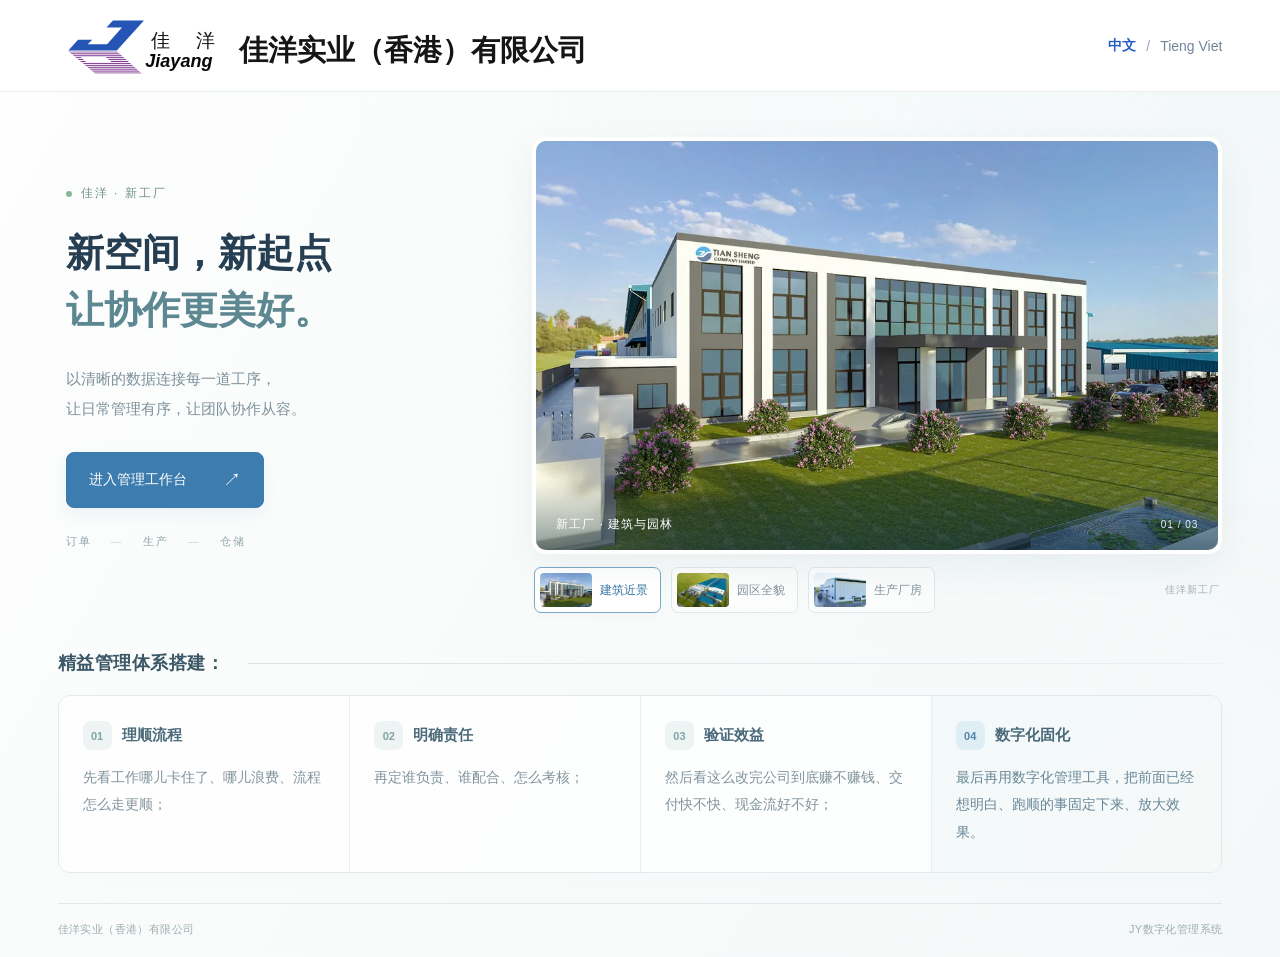
==== jy/index.html @ 5628b17c "Publish JY management homepage with direct access and local account login" ====
<!doctype html><html lang="zh-CN"><head><meta charset="utf-8"><meta name="viewport" content="width=device-width,initial-scale=1"><title>JY数字化管理系统</title><meta name="referrer" content="same-origin"><link rel="stylesheet" href="style.css"><script src="xlsx.js"></script></head><body><div id="app"></div><dialog id="modal"></dialog><div id="toast"></div><input type="file" id="file" accept=".xlsx,.xls,.csv" hidden><script src="i18n.js"></script><script src="sales-template.js"></script><script src="app.js"></script></body></html>
---- jy/style.css ----
*{box-sizing:border-box}body{margin:0;font:14px 'Microsoft YaHei','PingFang SC',sans-serif;color:#26364b;background:#f3f6fa}button,input,select{font:inherit}button{cursor:pointer;border:1px solid #dbe2ec;border-radius:6px;background:white;color:#42516a;padding:9px 14px}button:hover{background:#edf4ff;color:#2563eb}button.primary{background:#2864dc;color:white;border-color:#2864dc}button.danger{color:#dc5660}button:disabled{opacity:.5}input,select{border:1px solid #dce3ee;border-radius:5px;padding:8px;background:#fff;min-width:0;color:#536078}input:focus,select:focus{outline:1px solid #3778ea}header{height:74px;background:#fff;display:flex;align-items:center;justify-content:space-between;padding:0 5%;border-bottom:1px solid #e5eaf0}.brand{display:flex;align-items:center;gap:12px;font-size:18px;font-weight:650}.logo{display:grid;place-items:center;background:#2864dc;color:white;width:38px;height:38px;border-radius:9px;font:italic bold 21px Arial}.muted{color:#8b98ac;font-size:12px}.hero{max-width:1200px;margin:80px auto;padding:0 35px;display:grid;grid-template-columns:1.1fr 1fr;gap:65px;align-items:center}.eyebrow{color:#2964dc;letter-spacing:3px;font-size:12px;font-weight:600}h1{font-size:46px;line-height:1.4;letter-spacing:1px;margin:20px 0}p{line-height:2;color:#7c8ba1}.hero-art{height:350px;border-radius:18px;background:linear-gradient(140deg,#e5eeff,#fdfefe);padding:35px;position:relative;box-shadow:0 20px 70px #d8e3f0}.mock{background:white;border:1px solid #e0e8f5;border-radius:10px;padding:24px;transform:rotate(-3deg);box-shadow:0 16px 30px #cbd9ed}.bars{height:125px;display:flex;align-items:end;gap:18px;padding:20px 10px 0;border-bottom:1px solid #e7edf5}.bars i{flex:1;background:#3475e5;border-radius:5px 5px 0 0}.hero-stat{display:flex;gap:50px;margin-top:35px}.hero-stat b{display:block;font-size:27px;color:#294c81}.intro{max-width:1130px;margin:auto;padding:30px;background:white;border:1px solid #e2e8f1;border-radius:12px}.features{display:grid;grid-template-columns:repeat(3,1fr);gap:25px}.feature{padding:24px;background:#f8faff;border-radius:8px}.feature span{font-size:24px;color:#2864dc}footer{text-align:center;padding:30px;color:#96a1b0;font-size:12px}.layout{display:flex;min-height:100vh}aside{width:222px;background:#fff;border-right:1px solid #e4e9f1;flex-shrink:0;padding:24px 14px;display:flex;flex-direction:column;position:fixed;height:100vh}aside .brand{padding:0 7px;font-size:16px}aside .muted{padding:8px 57px;white-space:nowrap;font-size:10px}.navlabel{font-size:11px;color:#a2adbb;margin:35px 14px 12px;letter-spacing:2px}nav button{display:flex;align-items:center;gap:12px;border:0;width:100%;text-align:left;margin:6px 0;padding:13px 15px;background:transparent;font-size:13px}nav button.active{background:#eaf1ff;color:#2864dc;font-weight:600}nav button span{font-size:17px;width:19px}.sidebottom{margin-top:auto;padding:17px 10px;border-top:1px solid #eef1f6}.main{margin-left:222px;width:calc(100% - 222px)}.topbar{height:69px;padding:0 30px;display:flex;align-items:center;justify-content:space-between;background:#fff;border-bottom:1px solid #e4e9f1}.avatar{background:#e9f0fe;color:#2864dc;padding:9px;border-radius:50%;margin-left:20px}.content{padding:26px 30px}.heading{display:flex;justify-content:space-between;align-items:center;margin-bottom:24px}.heading h2{font-size:23px;margin:0 0 8px;font-weight:600}.heading p{margin:0;font-size:12px}.pill{font-size:11px;border:1px solid #dbe6fb;color:#5380c8;border-radius:15px;padding:6px 12px;background:#edf4ff}.cards{display:grid;grid-template-columns:repeat(4,1fr);gap:18px;margin-bottom:24px}.card{background:#fff;border:1px solid #e4e9f1;border-radius:8px;padding:21px}.card b{font-size:28px;display:block;margin-top:13px;font-weight:600;color:#283b57}.card small{font-size:11px;color:#8797ab}.card em{float:right;font-style:normal;color:#3b80e8;background:#edf4ff;padding:8px;border-radius:7px}.panel{background:white;border:1px solid #e1e7f0;border-radius:9px;margin-bottom:20px;overflow:hidden}.paneltitle{padding:18px 21px;border-bottom:1px solid #edf0f5;display:flex;justify-content:space-between;align-items:center;font-weight:600;font-size:14px}.filters{padding:20px;display:grid;grid-template-columns:repeat(4,1fr) auto;gap:14px;align-items:end}.filter label{display:block;color:#728198;font-size:12px;margin-bottom:9px}.filter .pair{display:flex}.filter select{width:44%;border-radius:5px 0 0 5px;background:#f9fbfe;font-size:12px}.filter input{width:56%;border-radius:0 5px 5px 0;font-size:12px}.actions{padding:15px 20px;display:flex;gap:9px;align-items:center;flex-wrap:wrap}.actions button{font-size:12px;padding:8px 11px}.spacer{flex:1}.tablewrap{overflow:auto;min-height:345px}table{border-collapse:collapse;table-layout:fixed;font-size:9pt;width:max-content;min-width:100%}th,td{padding:0;border:1px solid #e4e9f0;height:39px;overflow:hidden;text-overflow:ellipsis;white-space:nowrap}th{position:relative;background:#f6f8fc;text-align:center;color:#607087;font-weight:500;height:42px;user-select:none}td{color:#536079}td:first-child{white-space:normal;overflow-wrap:anywhere}td:focus{outline:1px solid #3478e7;outline-offset:-1px}tr:nth-child(even) td{background:#fcfdff}tr:hover td{background:#f4f8ff}.check{width:42px;text-align:center}.check input{accent-color:#2864dc}.resizer{position:absolute;right:0;top:0;width:5px;height:100%;cursor:col-resize}.funnel{position:absolute;right:7px;bottom:2px;cursor:pointer;font-size:9px;color:#9aa8bc}.badge{color:#2a9a7a;background:#e9f8f1;border-radius:4px;font-size:11px}.tablefoot{display:flex;justify-content:space-between;align-items:center;padding:15px 20px;color:#91a0b4;font-size:12px}.pagebtn{padding:4px 10px;margin:0 3px}.note{font-size:11px;color:#95a2b4;margin-top:13px}.chartgrid{display:grid;grid-template-columns:1.7fr 1fr;gap:20px}.chart{padding:25px;min-height:250px}.chart svg{width:100%;height:230px}.legend{display:flex;gap:22px;font-size:12px;color:#8190a3;margin-bottom:15px}dialog{border:0;border-radius:12px;padding:26px;width:440px;color:#33445d;box-shadow:0 20px 100px #20365440}dialog::backdrop{background:#172b4e66;backdrop-filter:blur(3px)}dialog h3{margin:0 0 22px}dialog label{display:block;margin:14px 0 6px;font-size:13px}dialog input:not([type=checkbox]){width:100%}.dialogfoot{display:flex;justify-content:flex-end;gap:10px;margin-top:25px}.colrow{display:flex;align-items:center;gap:8px;padding:7px;border-bottom:1px solid #eef1f6}.colrow span{flex:1}.colrow button{padding:3px 8px}#toast{position:fixed;bottom:30px;left:50%;transform:translateX(-50%);background:#233e64;color:white;padding:13px 25px;border-radius:8px;display:none;z-index:99}.error{color:#d75959;font-size:12px}@media(max-width:1050px){aside{width:190px}.main{margin-left:190px;width:calc(100% - 190px)}.content{padding:20px}.filters{grid-template-columns:repeat(2,1fr)}.cards{gap:10px}.hero{gap:20px}.hero h1{font-size:34px}}@media(max-width:700px){aside{width:65px;padding:20px 5px}aside .brand div:last-child,aside .muted,.navlabel,nav button .navtext,.sidebottom{display:none}nav button{padding:13px;overflow:hidden}.main{margin-left:65px;width:calc(100% - 65px)}.cards{grid-template-columns:1fr 1fr}.chartgrid,.hero,.features{grid-template-columns:1fr}.hero{margin:35px auto}.hero-art{height:300px}.topbar{padding:0 15px}.filters{grid-template-columns:1fr}.heading{gap:8px}.heading h2{font-size:19px}}@media print{aside,.topbar,.filters,.actions,.heading,.cards,.note,.tablefoot{display:none!important}.main{margin:0;width:100%}.content{padding:0}.tablewrap{overflow:visible}table{width:100%}th,td{height:28px}.panel{border:0}body{background:white}}
.celltext{overflow:hidden;text-overflow:ellipsis;white-space:nowrap}td:nth-child(2) .celltext{white-space:normal;overflow-wrap:anywhere;display:-webkit-box;-webkit-line-clamp:2;-webkit-box-orient:vertical;line-height:19px;max-height:38px}

/* Full-width business workspace */
.main.workspace{margin-left:0;width:100%;min-height:100vh}
.workspace .topbar{height:58px;padding:0 14px;gap:14px}
.workspace .brand{font-size:15px;white-space:nowrap}
.workspace .logo{height:30px;width:30px;font-size:18px;border-radius:6px}
.workspace-controls{display:flex;align-items:center;gap:12px;min-width:0}
.workspace-controls select{width:220px;font-size:13px;padding:7px 10px}
.workspace-controls button{font-size:12px;padding:7px 10px;white-space:nowrap}
.workspace .content{padding:12px 14px}
.workspace .panel{margin-bottom:12px;border-radius:5px}
.workspace .paneltitle{padding:10px 12px}
.workspace .filters{padding:12px;gap:12px}
.workspace .filter label{margin-bottom:6px}
.workspace .actions{padding:10px 12px}
.workspace .tablewrap{min-height:calc(100vh - 315px)}
.workspace .tablefoot{padding:10px 12px}
.workspace .note{margin-top:7px}
@media(max-width:700px){.workspace .topbar{height:auto;min-height:58px;padding:10px;flex-wrap:wrap}.workspace .brand{font-size:14px}.workspace-controls{width:100%;gap:8px}.workspace-controls select{flex:1;width:auto}.workspace-controls>.muted{display:none}.workspace .content{padding:8px}.workspace .filters{grid-template-columns:repeat(2,minmax(0,1fr));gap:8px}.workspace .filters>.primary{grid-column:1/-1}.workspace .filter .pair{flex-wrap:wrap}.workspace .filter select,.workspace .filter input{width:100%;border-radius:4px}.workspace .tablewrap{min-height:45vh}}
@media print{.workspace .topbar{display:none}.main.workspace{margin:0;width:100%}.workspace .content{padding:0}.workspace .tablewrap{min-height:0}}

.table-tabs{display:flex;flex-wrap:wrap;align-items:stretch;gap:0;border-bottom:1px solid #dde5ef;background:#f8faff;padding:0 10px}
.table-tabs button{border:0;border-bottom:2px solid transparent;border-radius:0;background:transparent;padding:13px 16px;white-space:nowrap;font-size:13px;color:#687990}
.table-tabs button:hover{background:#eef4ff;color:#2864dc}
.table-tabs button.active{color:#2864dc;border-bottom-color:#2864dc;background:#fff;font-weight:600}
.workspace .content>.table-tabs{margin-bottom:16px;border:1px solid #dde5ef;border-radius:5px}
@media(max-width:700px){.table-tabs{padding:0 4px}.table-tabs button{padding:10px;font-size:12px}}
@media print{.table-tabs{display:none!important}}
/* Refined business workspace: slate, porcelain and cobalt. */
:root{--ink:#25364e;--blue:#2d63df;--line:#e1e7f0;--soft:#f5f7fb}
body{background:#f1f4f9;color:var(--ink);-webkit-font-smoothing:antialiased}
.workspace{background:radial-gradient(ellipse at 95% 0,#e4edff77,transparent 45%),#f1f4f9}
.workspace .topbar{height:66px;padding:0 24px;background:linear-gradient(110deg,#182c4c,#203e66);border:0;box-shadow:0 3px 12px #142b4c15;color:#fff}
.workspace .brand{font-size:17px;font-weight:600;letter-spacing:.5px;gap:12px}
.workspace .logo{width:35px;height:35px;border:1px solid #ffffff35;border-radius:10px;background:linear-gradient(145deg,#5c96ff,#3270ed);box-shadow:0 3px 9px #0a234a35;font-size:20px}
.workspace-controls{gap:10px}
.workspace-controls>button{background:#ffffff09;border:1px solid #ffffff27;color:#dce8fa;border-radius:6px;padding:8px 12px;font-size:12px;transition:background .15s,border-color .15s}
.workspace-controls>button:hover{background:#ffffff18;border-color:#ffffff60;color:#fff}
.user-chip{display:flex;align-items:center;gap:8px;font-size:12px;margin-left:8px;padding-left:17px;border-left:1px solid #ffffff23;white-space:nowrap;color:#e0e8f5}
.user-avatar{width:30px;height:30px;border-radius:50%;background:#ffffff15;border:1px solid #ffffff25;display:grid;place-items:center;color:#c8daff}
.workspace .content{padding:18px 20px 10px}
.workspace .business-panel{border:1px solid #dae3ef;border-radius:10px;box-shadow:0 4px 20px #223f6610;overflow:hidden}
.table-tabs{padding:0 12px;gap:4px;background:linear-gradient(#fff,#fafbfe);border-bottom:1px solid var(--line);flex-wrap:wrap}
.table-tabs button{position:relative;display:flex;align-items:center;justify-content:center;gap:8px;min-height:60px;padding:13px 14px;border:0;background:transparent;font-size:13px;color:#758297;transition:color .15s,background .15s}
.table-tabs button:after{content:'';position:absolute;height:3px;left:14px;right:14px;bottom:0;border-radius:3px 3px 0 0;background:transparent}
.table-tabs button:hover{background:#f2f6ff;color:#345fae}
.table-tabs button.active{color:#285fd1;background:#f0f5ff;font-weight:600}
.table-tabs button.active:after{background:#366ce6}
.tab-number{display:grid;place-items:center;width:23px;height:23px;border-radius:6px;background:#edf1f7;color:#9aa7ba;font-size:10px;letter-spacing:.5px;font-variant-numeric:tabular-nums}
.active .tab-number{color:#fff;background:#376ee1;box-shadow:0 2px 5px #376ee128}
.workspace .filter-title{padding:14px 18px 0;border:0;font-size:12px;color:#4b5e78;font-weight:600}
.workspace .filters{padding:12px 18px 17px;gap:16px;border-bottom:1px solid var(--line);background:#fff}
.workspace .filter label{font-size:11px;color:#8a97a9;margin-bottom:7px;letter-spacing:.3px}
.workspace .filter .pair{border:1px solid #dce4ee;border-radius:6px;overflow:hidden;background:#fff;transition:border-color .15s,box-shadow .15s}
.workspace .filter .pair:focus-within{border-color:#7fa5f1;box-shadow:0 0 0 3px #2c64df0b}
.workspace .filter input,.workspace .filter select{height:35px;border:0;border-radius:0;outline:none;font-size:12px;padding:7px 9px}
.workspace .filter select{background:#f6f8fc;border-right:1px solid #e5ebf3;color:#586a84}
.workspace input::placeholder{color:#a7b1c0}
.workspace .filters>.primary{height:36px;min-width:85px;border-radius:6px;font-size:12px;box-shadow:0 3px 7px #2d63df22}
.workspace button.primary{background:#3067df;border-color:#3067df}
.workspace button.primary:hover{background:#2456c4;border-color:#2456c4}
.workspace .actions{padding:13px 18px;gap:8px;background:linear-gradient(#fcfdff,#fafbfd);border-bottom:1px solid var(--line)}
.workspace .actions button{height:33px;padding:6px 12px;border-color:#dce4ef;border-radius:5px;font-size:12px;background:#fff;box-shadow:0 1px 2px #1d355705}
.workspace .actions button.primary{color:white;background:#3067df;border-color:#3067df;box-shadow:0 2px 5px #3067df20}
.workspace .actions button.danger{color:#cf6871;border-color:#eedce0}
.workspace .actions button.danger:hover{background:#fff4f5}
.selection-count{font-size:11px;color:#8797ac;padding:5px 10px;background:#edf1f7;border-radius:4px;white-space:nowrap}
.workspace .tablewrap{min-height:calc(100vh - 370px);background:#fff}
.workspace th{height:38px;background:#edf2f9;color:#627591;border-color:#dce5f0;font-size:9pt;font-weight:600}
.workspace td{height:35px;border-color:#e7edf4;color:#4e607a;font-size:9pt;font-variant-numeric:tabular-nums;padding:0}
.workspace tr:nth-child(even) td{background:#f9fbfe}
.workspace tr:hover td{background:#edf4ff}
.workspace tr:has(.check input:checked) td{background:#eaf2ff}
.workspace th:first-child,.workspace td:first-child{border-left:0}
.workspace th:last-child,.workspace td:last-child{border-right:0}
.workspace td:nth-child(2){color:#3d5e8e}
.workspace .check input{width:13px;height:13px;vertical-align:middle;margin:0;cursor:pointer}
.workspace .funnel{color:#8d9fba;font-size:10px}
.workspace .resizer:hover{background:#83a5e8aa}
.workspace .tablefoot{padding:11px 18px;border-top:1px solid var(--line);background:#fff;font-size:11px;color:#8d9bb0}
.workspace .pagebtn{border-radius:4px;min-width:27px;height:26px;font-size:12px;padding:3px 8px}
.workspace .note{padding:0 4px;font-size:11px;line-height:1.8;color:#97a4b6;margin-top:10px}
.workspace .content>.table-tabs{border-radius:9px;box-shadow:0 3px 12px #223f6608;margin-bottom:20px}
button:focus-visible{outline:2px solid #74a0ef;outline-offset:2px}
@media(min-width:1550px){.table-tabs button{flex:1;padding-left:18px;padding-right:18px}.workspace .filter select{width:40%}.workspace .filter input{width:60%}}
@media(max-width:1150px){.table-tabs{gap:0;padding:0 6px}.table-tabs button{padding:11px 10px;gap:5px;font-size:12px;min-height:52px}.tab-number{width:20px;height:20px;font-size:9px}.workspace .filters{gap:10px}}
@media(max-width:700px){.workspace .topbar{height:auto;min-height:64px;padding:12px;gap:10px}.workspace .brand{font-size:15px}.workspace .content{padding:10px 8px}.workspace-controls{width:100%;gap:7px}.workspace-controls>button{padding:7px 10px}.user-chip{margin-left:auto;padding-left:10px}.user-chip>span:last-child{display:none}.table-tabs{padding:4px;gap:4px}.table-tabs button{min-height:38px;flex:1 1 145px;padding:7px 9px;justify-content:flex-start;border-radius:5px}.table-tabs button:after{left:8px;right:8px;height:2px}.workspace .filters{padding:12px;gap:10px}.workspace .filter .pair{display:flex;flex-wrap:nowrap}.workspace .filter select{width:46%;border-right:1px solid #e5ebf3}.workspace .filter input{width:54%}.workspace .actions{padding:10px 12px}.workspace .filter-title{padding:12px 12px 0}}
@media print{.workspace .tablewrap{min-height:0}.workspace .business-panel{box-shadow:none;border:0}.workspace th,.workspace td{height:28px}}
.workspace .topbar{position:relative}
.workspace .topbar:after{content:'';position:absolute;bottom:0;left:0;right:0;height:2px;background:linear-gradient(90deg,#5a93ff,#60c6e5 45%,#416dac00)}
.workspace .tablewrap{max-height:calc(100vh - 350px);scrollbar-width:thin;scrollbar-color:#c5d1e4 #f5f7fa}
.workspace th{position:sticky;top:0;z-index:2}
@media(max-width:700px){.table-tabs{flex-wrap:nowrap;overflow-x:auto;scrollbar-width:thin;justify-content:flex-start}.table-tabs button{flex:0 0 auto;white-space:nowrap}.workspace .tablewrap{max-height:65vh}}
@media print{.workspace .tablewrap{max-height:none}.workspace th{position:static}}
/* Business navigation follows the system name; actions stay in the header. */
.workspace .topbar{display:flex;gap:18px;padding:0 16px;height:64px}
.workspace .brand{flex:0 0 auto;font-size:15px;gap:9px}
#topTabs{min-width:0;flex:1;height:100%;overflow:hidden}
#topTabs .table-tabs{height:100%;border:0;background:transparent;flex-wrap:nowrap;overflow-x:auto;scrollbar-width:thin;scrollbar-color:#6786b0 transparent;gap:0;padding:0;align-items:stretch}
#topTabs .table-tabs button{flex:0 0 auto;min-height:0;padding:0 12px;font-size:12px;color:#c9d7ec;background:transparent;white-space:nowrap}
#topTabs .table-tabs button:hover{background:#ffffff0d;color:white}
#topTabs .table-tabs button.active{background:#ffffff12;color:#fff}
#topTabs .table-tabs button.active:after{background:#77a8ff;left:12px;right:12px;height:3px}
#topTabs .tab-number{display:none}
.workspace-controls{flex:0 0 auto;gap:7px}
.workspace-controls>button{padding:7px 9px;font-size:11px}
.user-chip{padding-left:9px;margin-left:2px}
.top-actions{background:#fff;border-bottom:1px solid #dce4ef}
.workspace .top-actions .actions{margin:0;padding:10px 16px;min-height:52px;border-bottom:0;background:#fff;gap:8px}
.workspace .content{padding:12px 16px 8px}
.workspace .tablewrap{min-height:calc(100vh - 335px);max-height:calc(100vh - 315px)}
@media(max-width:1250px){.workspace .topbar{height:auto;min-height:62px;flex-wrap:wrap;gap:0 14px;padding:10px 14px 0}.workspace .brand{order:0}.workspace-controls{order:1;margin-left:auto}#topTabs{order:2;flex:1 1 100%;height:46px;margin-top:8px}#topTabs .table-tabs button{flex:1 0 auto;padding:0 12px}.workspace .tablewrap{max-height:calc(100vh - 360px)}}
@media(max-width:700px){.workspace .brand{font-size:14px}.workspace-controls{width:auto}.workspace-controls>button{font-size:10px;padding:6px}.user-chip{display:none}#topTabs .table-tabs button{flex:0 0 auto;padding:0 10px}.workspace .content{padding:8px}.workspace .top-actions .actions{padding:9px 10px}.workspace .tablewrap{min-height:40vh;max-height:60vh}}
@media print{.top-actions{display:none!important}.workspace .tablewrap{max-height:none;min-height:0}}
.home-controls{display:flex;align-items:center;gap:14px}
.language-picker{min-width:115px;height:35px;font-size:12px;border:1px solid #dbe4f1;border-radius:6px;background:#fff;color:#47607f;cursor:pointer;padding:6px 9px}
.workspace-controls .language-picker{min-width:100px;width:100px;height:31px;background:#294465;border-color:#ffffff30;color:#e2ebfb;font-size:11px}
.language-picker option{color:#26364b;background:#fff}
html[lang=vi] #topTabs .table-tabs button{font-size:11px;padding:0 9px}
html[lang=vi] .workspace .brand{font-size:13px}
html[lang=vi] .workspace .filter select{width:49%}
html[lang=vi] .workspace .filter input{width:51%}
@media(max-width:700px){.home-controls{gap:7px}.home-controls .language-picker{min-width:85px;width:85px}.home-controls button{font-size:12px;padding:8px}.workspace-controls .language-picker{min-width:85px;width:85px}header{padding:0 12px}.home-controls{flex-wrap:wrap;justify-content:flex-end}html[lang=vi] .brand{font-size:12px}}
.company-header{height:100px;padding:0 5%;gap:24px;background:#fff}
.company-brand{flex:0 1 760px;min-width:0;display:flex;align-items:center}
.company-brand img{display:block;width:100%;max-width:760px;height:auto;max-height:94px;object-fit:contain;object-position:left center}
.company-header .home-controls{flex:0 0 auto}
@media(max-width:1050px){.company-header{padding:0 20px;gap:16px}.company-header .home-controls{gap:8px}.company-header .home-controls button{font-size:12px;padding:10px}.company-header .language-picker{min-width:100px;width:100px}}
@media(max-width:700px){.company-header{height:auto;min-height:115px;padding:12px 14px;flex-wrap:wrap;gap:9px}.company-brand{flex:1 1 100%}.company-brand img{max-height:72px}.company-header .home-controls{margin-left:auto}.company-header .home-controls button{padding:8px 12px}.company-header .language-picker{height:33px}}
.home-controls .language-picker{width:180px;min-width:180px;height:40px;padding:8px 14px;border-radius:8px;color:#415f87;font-size:14px;background:#fff}
.workspace-controls .language-picker{width:165px;min-width:165px}
@media(max-width:1050px){.company-header .language-picker{width:175px;min-width:175px}}
@media(max-width:700px){.home-controls .language-picker,.company-header .language-picker{width:165px;min-width:165px;height:35px;font-size:12px}.workspace-controls .language-picker{width:150px;min-width:150px}}
.language-toggle{display:inline-flex;align-items:center;gap:10px;white-space:nowrap;font-size:14px;color:#97a5b8}
.language-toggle button{padding:5px 0;border:0;border-radius:0;background:transparent;color:#74849b;font-size:14px;font-weight:400;box-shadow:none;cursor:pointer}
.language-toggle button:hover{background:transparent;color:#2864dc}
.language-toggle button.active{color:#285ec7;font-weight:600}
.workspace-controls .language-toggle{font-size:12px;color:#8499b6;gap:8px;margin-right:5px}
.workspace-controls .language-toggle button{font-size:12px;color:#b6c6de}
.workspace-controls .language-toggle button.active,.workspace-controls .language-toggle button:hover{color:#fff;background:transparent}
@media(max-width:700px){.language-toggle{gap:8px}.language-toggle button{font-size:12px}.workspace-controls .language-toggle{gap:6px}.workspace-controls .language-toggle button{font-size:11px}}
/* A calm, light-filled welcome to Jiayang. */
.welcome-page{min-height:100vh;background:radial-gradient(ellipse at 77% 42%,#eef8f3 0,transparent 42%),radial-gradient(ellipse at 20% 90%,#f2f1fc88,transparent 38%),#fdfdfb;display:flex;flex-direction:column;overflow:hidden}
.welcome-page .company-header{height:100px;padding:0 5.2%;border-bottom:1px solid #edf0ee;background:#ffffffb8;gap:35px}
.welcome-page .company-brand{flex:0 1 610px}
.welcome-page .company-brand img{max-width:610px;max-height:82px}
.welcome-page .home-controls{gap:24px}
.welcome-page .home-controls>.primary{border-radius:9px;padding:13px 19px;background:#386bce;border-color:#386bce;font-size:13px;box-shadow:0 4px 10px #3769bd12;transition:background .2s,transform .2s}
.welcome-page .home-controls>.primary:hover{background:#2b5ab9;transform:translateY(-1px)}
.welcome-page .language-toggle button{font-size:13px}
.welcome-hero{width:min(1370px,90%);margin:auto;display:grid;grid-template-columns:1fr 1.1fr;align-items:center;gap:20px;min-height:650px;padding:35px 0 45px;flex:1}
.welcome-copy{padding-left:36px;position:relative;z-index:2}
.welcome-kicker{display:flex;align-items:center;gap:10px;color:#648b88;font-size:12px;letter-spacing:2px;margin-bottom:25px}
.welcome-kicker>span{width:7px;height:7px;border-radius:50%;background:#73b59f;box-shadow:0 0 0 5px #eaf3ed}
.welcome-copy h1{font-size:clamp(36px,3.35vw,58px);font-weight:650;line-height:1.5;letter-spacing:1px;color:#293c50;margin:0 0 21px;white-space:nowrap}
.fresh-text{color:#528e87}.fresh-dot{color:#7eb8a3}
.welcome-copy>p{font-size:14px;line-height:2.1;color:#8a979e;margin:0 0 30px;letter-spacing:.5px}
.welcome-cta{display:inline-flex;align-items:center;gap:38px;background:#477a72;color:white;border-color:#477a72;border-radius:9px;padding:15px 20px;font-size:13px;box-shadow:0 8px 20px #477a7220;transition:transform .2s,box-shadow .2s,background .2s}
.welcome-cta span{font-size:19px;line-height:1}.welcome-cta:hover{color:white;background:#376b64;transform:translateY(-2px);box-shadow:0 10px 25px #477a7230}
.welcome-benefits{display:flex;gap:25px;align-items:center;margin-top:43px;padding-top:25px;border-top:1px solid #e6ede9;width:max-content}
.welcome-benefits>div{display:flex;gap:8px;align-items:center;font-size:11px;color:#8c999f}
.benefit-icon{color:#7ca59e;font-size:17px}
.welcome-visual{height:580px;position:relative;display:flex;align-items:center;justify-content:center;isolation:isolate}
.visual-halo{position:absolute;width:86%;aspect-ratio:1;border-radius:50%;background:radial-gradient(circle at 35% 35%,#f5fcf7,#e3f2ed77 55%,#e9f0fb33 70%,transparent 72%);z-index:-1}
.visual-halo:before{content:'';position:absolute;inset:25px;border-radius:50%;border:1px solid #d8e9e16b}.visual-halo:after{content:'';position:absolute;inset:65px;border-radius:50%;border:1px dashed #d5e5e370}
.garden-art{width:112%;max-width:760px;height:auto;flex-shrink:0;filter:drop-shadow(0 15px 23px #5a948309);animation:garden-rise 1s ease-out both}
.floating-label{position:absolute;display:flex;align-items:center;gap:13px;padding:15px 20px;border:1px solid #fff;border-radius:13px;background:#ffffffea;box-shadow:0 12px 35px #658a7b10;min-width:200px}
.floating-label b{display:block;font-size:12px;font-weight:600;color:#506574;margin-bottom:5px}.floating-label small{color:#9ba9ae;font-size:10px;letter-spacing:.2px}
.flow-icon{width:35px;height:35px;border-radius:10px;display:grid;place-items:center;font-size:20px}.lavender{background:#efecfa;color:#998ac0}.mint{background:#e6f5ed;color:#74a994}
.label-order{left:1%;top:115px;transform:rotate(-3deg)}.label-production{right:-1%;bottom:117px;transform:rotate(3deg)}
.visual-caption{position:absolute;bottom:35px;display:flex;gap:7px;align-items:center;font-size:10px;color:#98aca5;letter-spacing:.5px}.visual-caption i{width:5px;height:5px;border-radius:50%;background:#a9c5b6}
.welcome-footer{display:flex;justify-content:space-between;margin:0 5.2%;padding:22px 0 26px;border-top:1px solid #e7ede8;color:#a1aea9;font-size:10px;letter-spacing:1px}
html[lang=vi] .welcome-copy h1{font-size:clamp(28px,2.5vw,43px);white-space:normal;letter-spacing:0}
html[lang=vi] .welcome-benefits{gap:15px}
@keyframes garden-rise{from{opacity:0;transform:translateY(12px)}to{opacity:1;transform:translateY(0)}}
@media(min-width:1800px){.welcome-hero{max-width:1510px;min-height:760px;gap:60px}.welcome-visual{height:650px}.welcome-copy h1{font-size:60px}.welcome-copy>p{font-size:15px}.label-order{top:130px}.label-production{bottom:135px}.visual-caption{bottom:55px}}
@media(max-width:1050px){.welcome-page .company-header{padding:0 25px;height:90px;gap:25px}.welcome-page .home-controls{gap:12px}.welcome-page .home-controls>.primary{font-size:11px;padding:11px}.welcome-page .language-toggle{gap:6px}.welcome-page .language-toggle button{font-size:11px}.welcome-hero{width:94%;min-height:610px;gap:0}.welcome-copy{padding-left:20px}.welcome-copy h1{font-size:36px}.welcome-copy>p{font-size:12px}.welcome-benefits{gap:13px}.welcome-benefits>div{font-size:10px}.welcome-visual{height:500px}.floating-label{min-width:175px;padding:11px 13px;gap:9px}.label-order{top:90px;left:5px}.label-production{bottom:90px;right:0}.floating-label small{font-size:9px}.flow-icon{width:29px;height:29px}.visual-caption{bottom:25px;font-size:9px}}
@media(max-width:700px){.welcome-page .company-header{height:auto;padding:12px 18px;gap:10px}.welcome-page .company-brand{flex:1 1 100%}.welcome-page .company-brand img{max-height:61px;width:100%}.welcome-page .home-controls{margin-left:auto;gap:16px}.welcome-hero{grid-template-columns:1fr;width:100%;min-height:0;padding:44px 23px 12px;gap:0}.welcome-copy{padding:0;text-align:center}.welcome-kicker{justify-content:center;font-size:10px;margin-bottom:20px}.welcome-copy h1{font-size:35px;line-height:1.5;letter-spacing:0;margin-bottom:17px}.welcome-copy>p{font-size:12px;margin-bottom:22px}.welcome-cta{font-size:12px;padding:12px 18px;gap:30px}.welcome-benefits{margin:28px auto 0;padding-top:20px;gap:19px}.welcome-benefits>div{font-size:10px;gap:5px}.welcome-visual{height:390px;width:min(100%,440px);margin:0 auto}.garden-art{width:110%}.floating-label{padding:10px 12px;min-width:155px}.floating-label b{font-size:10px}.floating-label small{font-size:8px}.label-order{top:59px;left:0}.label-production{bottom:64px;right:0}.flow-icon{width:26px;height:26px;font-size:16px}.visual-caption{bottom:15px;font-size:8px}.welcome-footer{padding:18px 0;margin:0 20px;letter-spacing:0;font-size:9px;gap:15px}html[lang=vi] .welcome-copy h1{font-size:32px}html[lang=vi] .welcome-benefits{gap:10px}}
@media(prefers-reduced-motion:reduce){.garden-art{animation:none}.welcome-cta,.welcome-page .home-controls>.primary{transition:none}}

.factory-home{min-height:100vh;display:flex;flex-direction:column;background:linear-gradient(120deg,#fbfcfb,#f0f7f7)}
.factory-home .company-header{height:100px;padding:0 5%;background:#fff;border-color:#eaf0f1}.factory-home .company-brand{max-width:620px}
.factory-stage{width:min(1560px,91%);margin:auto;display:grid;grid-template-columns:.8fr 1.5fr;align-items:center;gap:55px;padding:50px 0;flex:1;min-height:650px}
.factory-story{padding-left:12px}.factory-kicker{font-size:12px;color:#5f8a8d;letter-spacing:3px;display:flex;gap:9px;align-items:center;margin-bottom:26px}.factory-kicker>span{height:6px;width:6px;background:#8cb69a;border-radius:50%}
.factory-story h1{font-size:clamp(34px,2.8vw,51px);line-height:1.55;font-weight:650;letter-spacing:1px;color:#243e57;margin:0 0 25px;white-space:nowrap}.factory-story h1>span{color:#5e8894}.factory-story p{color:#8b9ca5;line-height:2.1;font-size:13px;margin-bottom:32px}
.factory-login{display:flex;align-items:center;gap:30px;padding:15px 21px;border-radius:8px;background:#397ab1;color:white;border:1px solid #397ab1;box-shadow:0 8px 20px #397ab120;font-size:13px}.factory-login:hover{color:#fff;background:#2e6a9e;transform:translateY(-1px)}.factory-login>span{font-size:18px}
.factory-flow{display:flex;align-items:center;gap:18px;color:#98aaa9;font-size:11px;margin-top:40px;letter-spacing:2px}.factory-flow i{font-style:normal;color:#cbd9d7}
.factory-gallery{min-width:0}.factory-photo-frame{position:relative;background:#e8f1f4;border-radius:18px;overflow:hidden;box-shadow:0 18px 45px #3b6e8018;border:5px solid #fff}.factory-photo-frame>img{display:block;width:100%;height:auto;aspect-ratio:5/3;object-fit:cover}.factory-caption{position:absolute;bottom:0;left:0;right:0;padding:38px 22px 20px;background:linear-gradient(transparent,#19374580);color:white;display:flex;justify-content:space-between;align-items:center;font-size:12px;letter-spacing:1px}.factory-caption>span:last-child{font-size:10px;color:#e6eff3}
.factory-switch{display:flex;align-items:center;gap:10px;padding:18px 4px 0}.factory-switch button{display:flex;align-items:center;gap:9px;padding:5px 12px 5px 5px;background:#fff9;border:1px solid #e2e9ec;border-radius:7px;color:#83949e;font-size:11px;white-space:nowrap}.factory-switch button.active{border-color:#7da7c6;color:#3675a4;background:white;box-shadow:0 3px 9px #3675a40a}.factory-switch button img{width:50px;height:32px;object-fit:cover;border-radius:4px}.factory-photo-note{font-size:10px;color:#a3b0b5;margin-left:auto;letter-spacing:1px}
@media(max-width:1100px){.factory-stage{gap:25px;grid-template-columns:.8fr 1.3fr}.factory-story h1{font-size:32px}.factory-story p{font-size:12px}}
@media(max-width:750px){.factory-stage{grid-template-columns:1fr;width:91%;padding:32px 0;min-height:0;gap:32px}.factory-story{text-align:center;padding:0}.factory-kicker{justify-content:center;margin-bottom:18px}.factory-story h1{font-size:34px;margin-bottom:15px}.factory-story p{font-size:12px;margin-bottom:20px}.factory-login{margin:auto;padding:12px 19px}.factory-flow{justify-content:center;margin-top:24px}.factory-photo-frame{border-width:3px;border-radius:12px}.factory-switch{padding-top:12px}.factory-photo-note{display:none}.factory-caption{padding:28px 13px 12px;font-size:10px}.factory-home .company-header{height:auto;min-height:100px}}

.factory-switch button:focus-visible{outline:2px solid #75a6cb;outline-offset:3px}.factory-photo-frame>img{aspect-ratio:5/3;object-fit:contain}.factory-home .home-controls{flex:0 0 auto}.factory-home .welcome-footer{background:transparent}@media(max-width:900px){.factory-photo-note{display:none}.factory-stage{gap:25px;grid-template-columns:.8fr 1.3fr}.factory-switch button{gap:6px;padding-right:8px;font-size:10px}.factory-switch button img{width:40px;height:27px}}@media(max-width:750px){.factory-stage{grid-template-columns:1fr}.factory-switch{justify-content:center;gap:7px}.factory-switch button{flex:1;justify-content:center}.factory-switch button img{width:35px;height:26px}.factory-home .company-header{padding:12px 18px}.factory-home .company-brand{flex:1 1 100%;max-width:620px}.factory-home .home-controls{margin-left:auto}}html[lang=vi] .factory-story h1{font-size:clamp(25px,2.3vw,40px);white-space:normal}html[lang=vi] .factory-story p{font-size:12px}html[lang=vi] .factory-switch button{font-size:10px}
.login-options{display:flex;align-items:center;justify-content:space-between;gap:15px;margin:18px 0 12px}.password-link{padding:3px 0;border:0;background:transparent;color:#356bc9;font-size:12px;white-space:nowrap}.password-link:hover{background:transparent;text-decoration:underline}#changeError,#loginerror{min-height:16px;line-height:1.6}

.management-principle{width:min(1560px,91%);margin:0 auto 36px;padding:26px 24px;display:flex;align-items:center;justify-content:center;gap:25px;background:linear-gradient(100deg,#edf4f4aa,#f8fbf8,#edf4f4aa);border:1px solid #e5edeb;border-radius:12px}.management-principle p{margin:0;display:flex;justify-content:center;flex-wrap:wrap;font-size:14px;line-height:2;letter-spacing:.5px;color:#65818b;text-align:center}.management-principle strong{font-weight:600;color:#386e86}.principle-line{flex:0 1 40px;height:1px;background:#cadbda}@media(max-width:750px){.management-principle{margin-bottom:24px;padding:20px 17px;gap:0}.management-principle p{font-size:12px;line-height:2.1}.principle-line{display:none}.management-principle strong{display:block;width:100%;margin-top:5px}}

.management-principle.lean-principle{display:block;padding:27px 34px 30px}.lean-principle h2{margin:0 0 14px;color:#386e86;font-size:17px;font-weight:600;letter-spacing:.5px}.management-principle .lean-steps p{display:block;text-align:left;line-height:2.1;font-size:14px;margin:3px 0;color:#65818b}.lean-steps p:last-child{color:#386e86}@media(max-width:750px){.management-principle.lean-principle{padding:22px}.lean-principle h2{font-size:16px}.management-principle .lean-steps p{font-size:12px;line-height:2;margin:8px 0}}
/* Aligned page rhythm and a readable four-step management method. */
.factory-home{background:radial-gradient(ellipse at 95% 8%,#eaf4f844,transparent 50%),linear-gradient(120deg,#fdfefd,#f4f8f8);gap:0}
.factory-home .company-header{height:92px;min-height:92px;padding:0 max(4.5%,calc((100% - 1440px)/2));border-bottom:1px solid #e6eeee;background:#fff}
.factory-home .company-brand{max-width:570px}
.factory-home .company-brand img{max-height:78px;width:100%;max-width:570px}
.factory-home .language-toggle button{font-size:14px}
.factory-stage{width:min(1440px,91%);margin:0 auto;min-height:0;flex:0 0 auto;padding:45px 0 38px;grid-template-columns:.8fr 1.35fr;gap:66px;align-items:center}
.factory-story{padding:0 0 16px 8px}
.factory-kicker{font-size:12px;letter-spacing:2px;margin-bottom:23px;color:#70928c}
.factory-story h1{font-size:clamp(36px,3vw,51px);line-height:1.48;letter-spacing:0;margin:0 0 25px;color:#263e52}
.factory-story h1>span{color:#5d8892}
.factory-story p{font-size:15px;line-height:2;color:#7c919c;margin:0 0 28px}
.factory-login{padding:15px 22px;border-radius:8px;font-size:14px;gap:36px;background:#3d7caf;box-shadow:0 6px 16px #3d7caf16}
.factory-flow{margin-top:26px;font-size:11px;gap:19px;color:#90a5aa}
.factory-photo-frame{border-radius:14px;border-width:4px;box-shadow:0 12px 36px #36596713}
.factory-caption{padding:38px 20px 17px;font-size:12px}
.factory-switch{gap:10px;padding:13px 2px 0}
.factory-switch button{padding:5px 12px 5px 5px;font-size:12px;gap:8px;border-color:#e0e7ec;background:#ffffff90;transition:border-color .15s,background .15s}
.factory-switch button:hover{background:white;border-color:#9ab9ce}
.factory-switch button img{width:52px;height:34px}
.factory-photo-note{font-size:10px}
.management-principle.lean-principle{width:min(1440px,91%);margin:0 auto 30px;padding:0;background:none;border:0;border-radius:0}
.lean-heading{display:flex;align-items:center;gap:24px;margin:0 0 20px}
.lean-principle .lean-heading h2{font-size:18px;letter-spacing:.5px;color:#3c5867;margin:0;font-weight:600;white-space:nowrap}
.lean-heading-rule{height:1px;flex:1;background:linear-gradient(90deg,#d8e4e7,#e9f0f0)}
.lean-steps{display:grid;grid-template-columns:repeat(4,minmax(0,1fr));background:#ffffffc9;border:1px solid #e1eaec;border-radius:12px;box-shadow:0 5px 20px #4b697304;overflow:hidden;counter-reset:step}
.lean-step{position:relative;padding:25px 24px 26px;min-width:0}
.lean-step+.lean-step{border-left:1px solid #e8eff0}
.lean-step:last-child{background:linear-gradient(135deg,#eff6f9aa,#f5f9f8)}
.lean-step-label{display:flex;align-items:center;gap:10px;margin-bottom:14px}
.step-index{width:29px;height:29px;display:grid;place-items:center;border-radius:8px;background:#eef4f4;color:#81a4a6;font-size:11px;font-weight:600;font-variant-numeric:tabular-nums}
.lean-step:last-child .step-index{background:#dfedf5;color:#5186ae}
.lean-step h3{font-size:15px;margin:0;color:#4c6b7a;font-weight:600;line-height:1.5}
.management-principle .lean-steps p{font-size:14px;line-height:1.95;letter-spacing:0;color:#81939c;margin:0;display:block;text-align:left}
.lean-step:last-child p{color:#678696}
.factory-home .welcome-footer{width:min(1440px,91%);margin: auto auto 0;padding:18px 0 20px;font-size:11px;border-top:1px solid #e0e9e9;color:#9caeb1;letter-spacing:.4px}
html[lang=vi] .factory-story h1{font-size:clamp(28px,2.6vw,43px)}
html[lang=vi] .factory-story p{font-size:14px}
html[lang=vi] .lean-step h3{font-size:14px}
@media(min-width:1800px){.factory-stage{padding-top:50px;padding-bottom:42px}.lean-step{padding:26px}.management-principle .lean-steps p{font-size:15px}.factory-story p{font-size:16px}.factory-home .company-header{height:96px}.lean-heading{margin-bottom:23px}}
@media(max-width:1100px){.factory-stage{gap:35px;grid-template-columns:.85fr 1.25fr;padding:35px 0}.factory-story h1{font-size:34px}.factory-story p{font-size:13px}.factory-story{padding-bottom:0}.lean-steps{grid-template-columns:repeat(2,minmax(0,1fr))}.lean-step{padding:21px 24px}.lean-step:nth-child(3){border-left:0}.lean-step:nth-child(n+3){border-top:1px solid #e8eff0}.lean-step-label{margin-bottom:10px}.factory-switch button{font-size:11px;padding-right:9px}.factory-switch button img{width:40px;height:28px}.factory-photo-note{display:none}}
@media(max-width:750px){.factory-home .company-header{height:auto;min-height:100px;padding:12px 4.5%;gap:8px}.factory-home .company-brand{max-width:570px;flex:1 1 100%}.factory-home .company-brand img{max-height:65px}.factory-home .language-toggle button{font-size:12px}.factory-stage{grid-template-columns:1fr;padding:30px 0;gap:27px}.factory-story{padding:0;text-align:center}.factory-kicker{justify-content:center;margin-bottom:16px;font-size:11px}.factory-story h1{font-size:35px;margin-bottom:16px}.factory-story p{font-size:13px;margin-bottom:22px}.factory-login{margin:auto;font-size:13px;padding:13px 20px}.factory-flow{margin-top:20px;justify-content:center}.factory-switch{justify-content:center;gap:7px;padding-top:11px}.factory-switch button{flex:1;justify-content:center;font-size:11px;padding:4px 6px;gap:6px}.factory-switch button img{width:36px;height:25px}.factory-caption{font-size:10px;padding:28px 13px 12px}.management-principle.lean-principle{padding:0;margin-bottom:24px}.lean-heading{gap:12px;margin-bottom:15px}.lean-principle .lean-heading h2{font-size:16px}.lean-step{padding:18px}.lean-step h3{font-size:13px}.step-index{width:25px;height:25px;font-size:10px}.lean-step-label{gap:7px;margin-bottom:10px}.management-principle .lean-steps p{font-size:12px;line-height:1.9}.factory-home .welcome-footer{padding:16px 0;font-size:9px;gap:12px;letter-spacing:0}html[lang=vi] .factory-story p{font-size:13px}}
@media(max-width:420px){.lean-steps{grid-template-columns:1fr}.lean-step+.lean-step{border-left:0;border-top:1px solid #e8eff0}.lean-step{padding:17px 19px}.lean-step-label{margin-bottom:7px}.management-principle .lean-steps p{font-size:13px}}
.workspace table.sales-workbook-table{min-width:100%;font-size:9pt}
.workspace .sales-workbook-table th{background:#3366ff;color:#fff;border-color:#7292ff;height:52px;font-size:9pt;font-weight:500;white-space:normal;text-align:center;vertical-align:middle}
.sales-workbook-table .header-label{display:block;overflow-wrap:anywhere;line-height:16px;max-height:48px;overflow:hidden}
.workspace .sales-workbook-table th .funnel{color:#d8e5ff;bottom:1px;right:6px}
.workspace .sales-workbook-table td{font-size:9pt;padding:0}
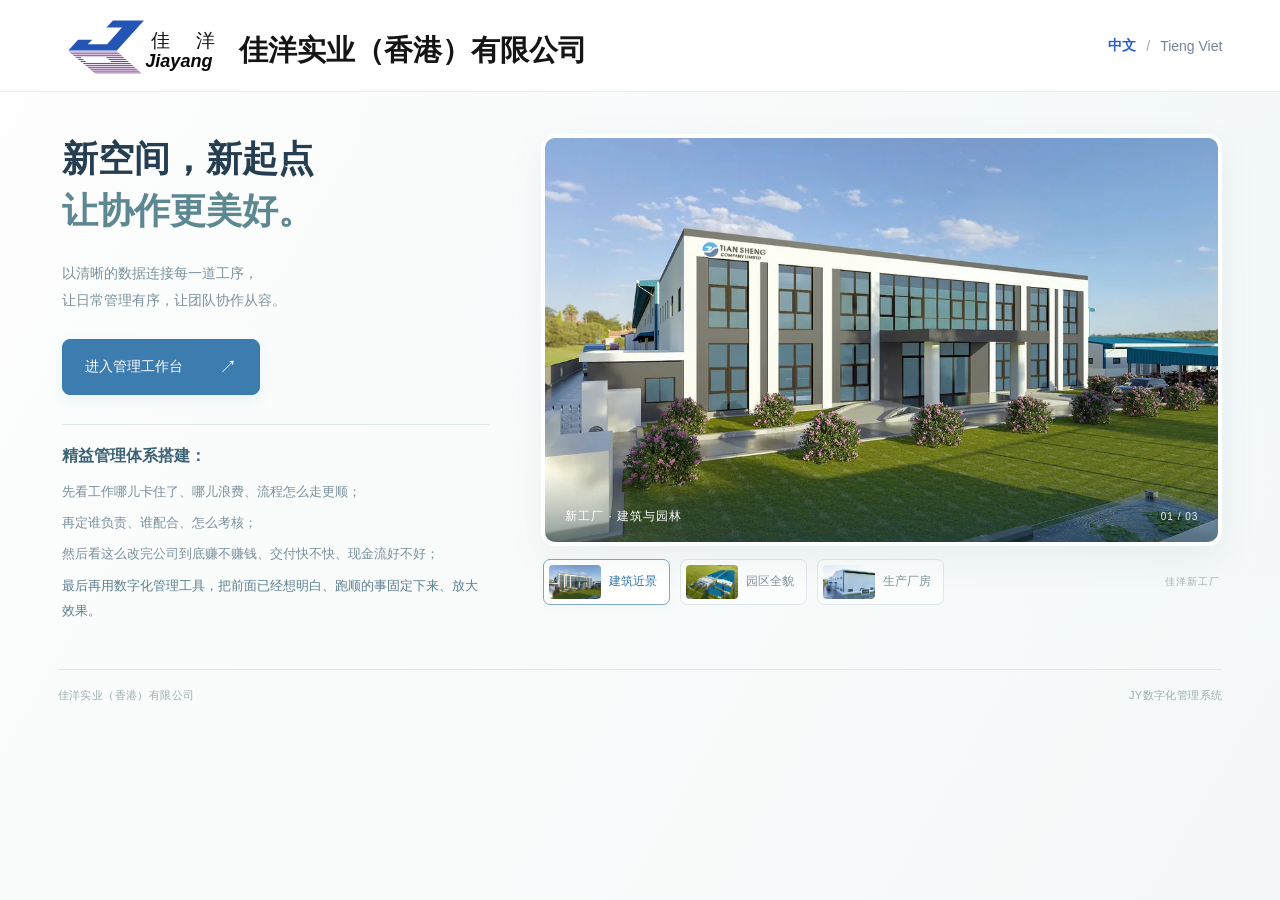
==== commit cf2582e2: "Move homepage welcome text up and replace lean cards with plain paragraphs" ====
--- a/jy/index.html
+++ b/jy/index.html
@@ -1 +1,7 @@
-<!doctype html><html lang="zh-CN"><head><meta charset="utf-8"><meta name="viewport" content="width=device-width,initial-scale=1"><title>JY数字化管理系统</title><meta name="referrer" content="same-origin"><link rel="stylesheet" href="style.css"><script src="xlsx.js"></script></head><body><div id="app"></div><dialog id="modal"></dialog><div id="toast"></div><input type="file" id="file" accept=".xlsx,.xls,.csv" hidden><script src="i18n.js"></script><script src="sales-template.js"></script><script src="app.js"></script></body></html>
+<!doctype html><html lang="zh-CN"><head><meta charset="utf-8"><meta name="viewport" content="width=device-width,initial-scale=1"><meta name="referrer" content="same-origin"><title>JY数字化管理系统</title><link rel="stylesheet" href="style.css?v=20261029-layout3"></head><body><div id="app"><div class="factory-home">
+<header class="company-header"><div class="company-brand"><img src="jiayang-brand.svg" alt="佳洋 Jiayang · 佳洋实业（香港）有限公司" width="882" height="114"></div><div class="home-controls"><div class="language-toggle" role="group" aria-label="Language"><button type="button" data-language="zh" onclick="setLanguage('zh')">中文</button><span aria-hidden="true">/</span><button type="button" data-language="vi" onclick="setLanguage('vi')">Tieng Viet</button></div></div></header>
+<main class="factory-stage">
+  <div class="factory-story"><h1>新空间，新起点<br><span>让协作更美好。</span></h1><p>以清晰的数据连接每一道工序，<br>让日常管理有序，让团队协作从容。</p><button class="factory-login" onclick="login()">进入管理工作台 <span>↗</span></button><section class="management-principle lean-principle plain-lean" aria-label="精益管理体系搭建"><h2>精益管理体系搭建：</h2><div class="lean-copy"><p>先看工作哪儿卡住了、哪儿浪费、流程怎么走更顺；</p><p>再定谁负责、谁配合、怎么考核；</p><p>然后看这么改完公司到底赚不赚钱、交付快不快、现金流好不好；</p><p>最后再用数字化管理工具，把前面已经想明白、跑顺的事固定下来、放大效果。</p></div></section></div>
+  <div class="factory-gallery"><div class="factory-photo-frame"><img id="factoryPhoto" src="factory-front.svg" alt="新工厂正面建筑与园林环境" width="1000" height="600"><div class="factory-caption"><span id="factoryCaption">新工厂 · 建筑与园林</span><span id="factoryIndex">01 / 03</span></div></div><div class="factory-switch" role="group" aria-label="选择工厂图片"><button class="active" data-photo="0" aria-pressed="true" onclick="showFactoryPhoto(0)"><img src="factory-front.svg" alt=""><span>建筑近景</span></button><button data-photo="1" aria-pressed="false" onclick="showFactoryPhoto(1)"><img src="factory-aerial.svg" alt=""><span>园区全貌</span></button><button data-photo="2" aria-pressed="false" onclick="showFactoryPhoto(2)"><img src="factory-workshop.svg" alt=""><span>生产厂房</span></button><span class="factory-photo-note">佳洋新工厂</span></div></div>
+</main><footer class="welcome-footer"><span>佳洋实业（香港）有限公司</span><span>JY数字化管理系统</span></footer></div>
+</div><dialog id="modal"></dialog><div id="toast"></div><div id="bootError" role="alert" hidden style="position:fixed;bottom:16px;left:16px;right:16px;padding:14px;background:#fff4e5;border:1px solid #efd3a0;border-radius:8px;color:#73592f;z-index:200"></div><input type="file" id="file" accept=".xlsx,.xls,.csv" hidden><script>window.addEventListener('error',function(e){var n=document.getElementById('bootError');if(n){n.hidden=false;n.textContent='页面功能加载未完成，请刷新重试。原有浏览器数据不会被清除。'+(e.message?'（'+e.message+'）':'')}});</script><script src="storage.js?v=20261029-layout3" onerror="document.getElementById('bootError').hidden=false;document.getElementById('bootError').textContent='页面资源加载失败，请刷新重试。'"></script><script src="xlsx.js?v=20261029-layout3" onerror="document.getElementById('bootError').hidden=false;document.getElementById('bootError').textContent='页面资源加载失败，请刷新重试。'"></script><script src="i18n.js?v=20261029-layout3" onerror="document.getElementById('bootError').hidden=false;document.getElementById('bootError').textContent='页面资源加载失败，请刷新重试。'"></script><script src="sales-template.js?v=20261029-layout3" onerror="document.getElementById('bootError').hidden=false;document.getElementById('bootError').textContent='页面资源加载失败，请刷新重试。'"></script><script src="app.js?v=20261029-layout3" onerror="document.getElementById('bootError').hidden=false;document.getElementById('bootError').textContent='页面资源加载失败，请刷新重试。'"></script></body></html>
--- a/jy/style.css
+++ b/jy/style.css
@@ -246,3 +246,31 @@
 .sales-workbook-table .header-label{display:block;overflow-wrap:anywhere;line-height:16px;max-height:48px;overflow:hidden}
 .workspace .sales-workbook-table th .funnel{color:#d8e5ff;bottom:1px;right:6px}
 .workspace .sales-workbook-table td{font-size:9pt;padding:0}
+
+/* Place the welcome text and lean method beside the factory image. */
+.factory-stage{align-items:start;gap:52px;padding-top:42px;padding-bottom:28px;grid-template-columns:.95fr 1.5fr}
+.factory-story{padding:0 0 0 4px}
+.factory-story h1{margin:0 0 22px;font-size:clamp(34px,2.8vw,49px);line-height:1.45}
+.factory-story>p{margin:0 0 24px;font-size:14px;line-height:1.95}
+.factory-story .management-principle.lean-principle{width:100%;margin:33px 0 0;padding:0}
+.factory-story .lean-heading{margin-bottom:13px;gap:13px}
+.factory-story .lean-heading h2{font-size:15px}
+.factory-story .lean-steps{grid-template-columns:repeat(2,minmax(0,1fr));border-radius:9px}
+.factory-story .lean-step{padding:16px 15px 17px}
+.factory-story .lean-step:nth-child(3){border-left:0}
+.factory-story .lean-step:nth-child(n+3){border-top:1px solid #e8eff0}
+.factory-story .lean-step-label{gap:7px;margin-bottom:8px}
+.factory-story .lean-step h3{font-size:13px}
+.factory-story .step-index{width:24px;height:24px;border-radius:6px;font-size:10px}
+.factory-story .management-principle .lean-steps p{font-size:12px;line-height:1.9}
+.factory-home .welcome-footer{margin-top:12px}
+@media(min-width:1800px){.factory-stage{padding-top:46px}.factory-story .management-principle .lean-steps p{font-size:13px}.factory-story .lean-step{padding:18px}.factory-story h1{font-size:49px}}
+@media(max-width:1100px){.factory-stage{gap:30px;grid-template-columns:1fr 1.2fr}.factory-story h1{font-size:32px}.factory-story>p{font-size:12px}.factory-story .lean-step{padding:13px 12px}.factory-story .lean-step h3{font-size:12px}.factory-story .management-principle .lean-steps p{font-size:11px}}
+@media(max-width:750px){.factory-stage{grid-template-columns:1fr;padding-top:28px;gap:25px}.factory-story{padding:0}.factory-story h1{font-size:34px}.factory-story>p{font-size:13px}.factory-story .management-principle.lean-principle{margin-top:28px;text-align:left}.factory-story .lean-steps{grid-template-columns:repeat(2,minmax(0,1fr))}.factory-story .lean-step{padding:16px}.factory-story .lean-step h3{font-size:13px}.factory-story .management-principle .lean-steps p{font-size:12px}}
+@media(max-width:420px){.factory-story .lean-steps{grid-template-columns:1fr}.factory-story .lean-step+.lean-step{border-left:0;border-top:1px solid #e8eff0}}
+
+.factory-story .management-principle.plain-lean{background:transparent;border:0;border-top:1px solid #dfe9e9;border-radius:0;box-shadow:none;padding-top:21px;margin-top:29px}
+.plain-lean h2{font-size:16px;color:#3d6375;margin:0 0 12px;letter-spacing:0;font-weight:600}
+.management-principle.plain-lean .lean-copy p{display:block;font-size:13px;line-height:1.95;color:#78909b;text-align:left;letter-spacing:0;margin:6px 0}
+.management-principle.plain-lean .lean-copy p:last-child{color:#5c7f91}
+@media(max-width:750px){.factory-story .management-principle.plain-lean{padding-top:20px;margin-top:25px}.plain-lean h2{font-size:15px}.management-principle.plain-lean .lean-copy p{font-size:12px;line-height:2}}
